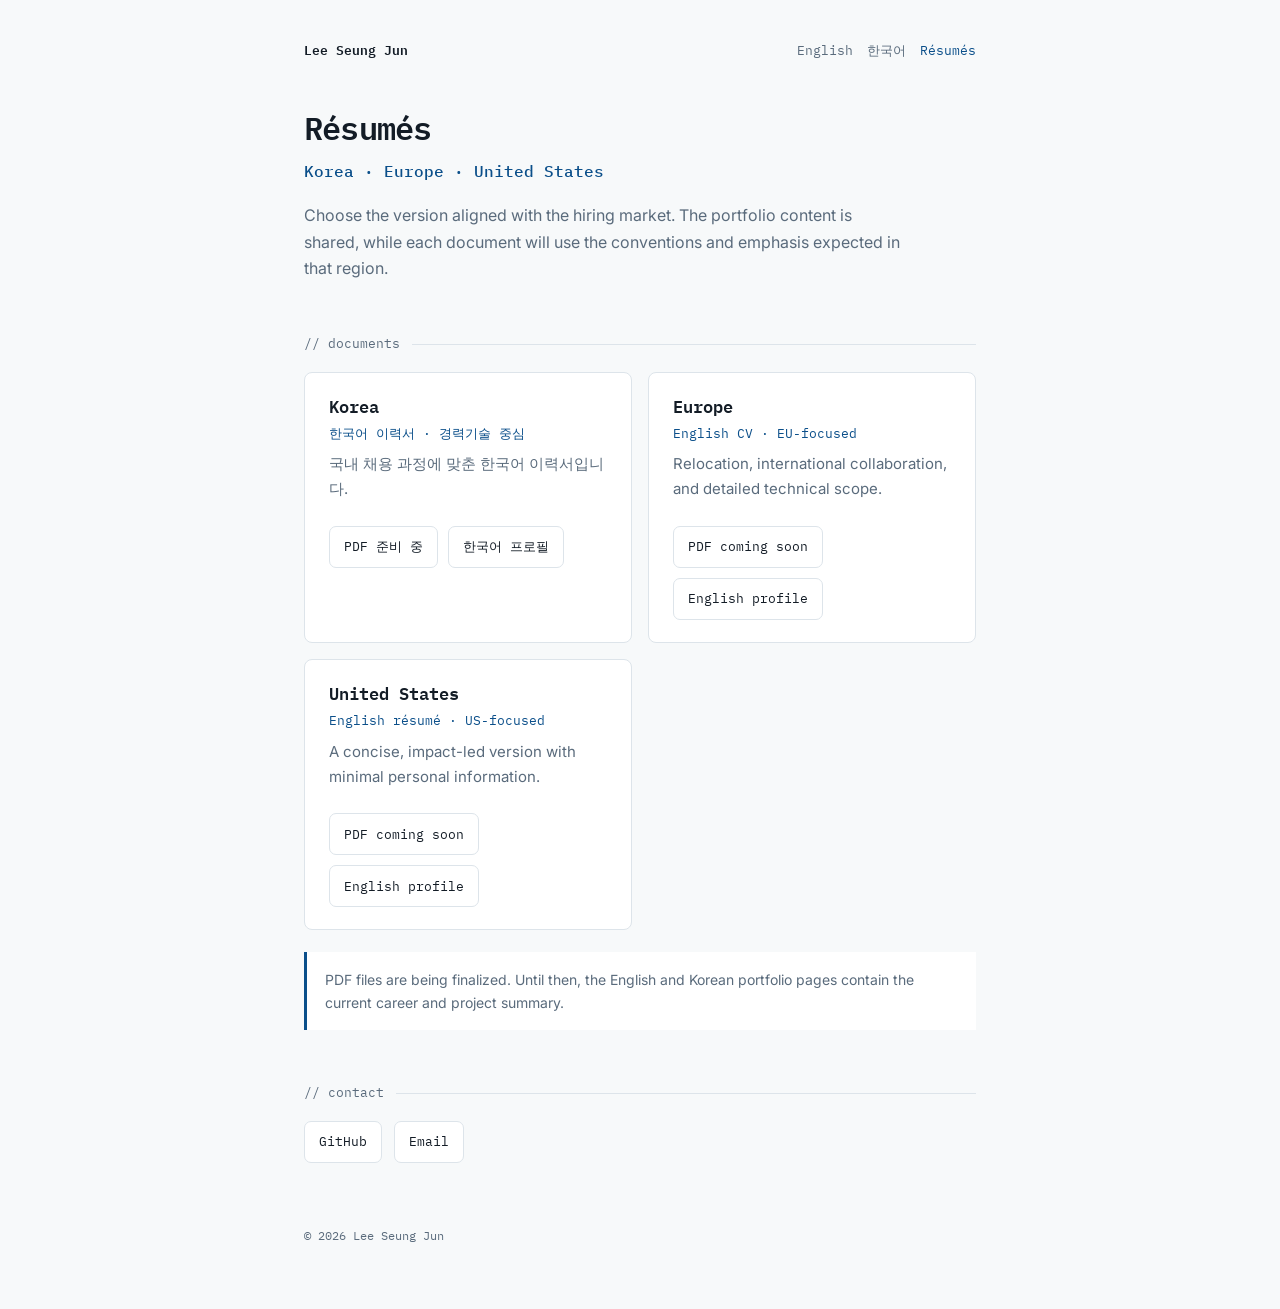
==== resume/index.html @ 38c3fa6e "Add regional resume hub" ====
<!doctype html>
<html lang="en">
<head>
  <meta charset="utf-8">
  <meta name="viewport" content="width=device-width, initial-scale=1">
  <title>Lee Seung Jun — Résumés</title>
  <meta name="description" content="Regional résumé and CV options for Korea, Europe, and the United States.">
  <link rel="preconnect" href="https://fonts.googleapis.com">
  <link rel="preconnect" href="https://fonts.gstatic.com" crossorigin>
  <link href="https://fonts.googleapis.com/css2?family=IBM+Plex+Mono:wght@400;500;600&family=Inter:wght@400;500;600&display=swap" rel="stylesheet">
  <link rel="stylesheet" href="/assets/site.css">
</head>
<body>
<main class="wrap">
  <nav class="topbar mono" aria-label="Primary navigation">
    <a class="brand" href="/">Lee Seung Jun</a>
    <div class="nav">
      <a href="/">English</a>
      <a href="/ko/">한국어</a>
      <a href="/resume/" aria-current="page">Résumés</a>
    </div>
  </nav>

  <header>
    <h1>Résumés</h1>
    <p class="role mono">Korea · Europe · United States</p>
    <p class="lede">
      Choose the version aligned with the hiring market. The portfolio content is shared,
      while each document will use the conventions and emphasis expected in that region.
    </p>
  </header>

  <p class="eyebrow">// documents</p>

  <section class="grid">
    <article class="card">
      <h2>Korea</h2>
      <p class="meta">한국어 이력서 · 경력기술 중심</p>
      <p>국내 채용 과정에 맞춘 한국어 이력서입니다.</p>
      <div class="actions">
        <span class="button" aria-disabled="true">PDF 준비 중</span>
        <a class="button" href="/ko/">한국어 프로필</a>
      </div>
    </article>

    <article class="card">
      <h2>Europe</h2>
      <p class="meta">English CV · EU-focused</p>
      <p>Relocation, international collaboration, and detailed technical scope.</p>
      <div class="actions">
        <span class="button" aria-disabled="true">PDF coming soon</span>
        <a class="button" href="/">English profile</a>
      </div>
    </article>

    <article class="card">
      <h2>United States</h2>
      <p class="meta">English résumé · US-focused</p>
      <p>A concise, impact-led version with minimal personal information.</p>
      <div class="actions">
        <span class="button" aria-disabled="true">PDF coming soon</span>
        <a class="button" href="/">English profile</a>
      </div>
    </article>
  </section>

  <p class="notice">
    PDF files are being finalized. Until then, the English and Korean portfolio pages contain the current career and project summary.
  </p>

  <p class="eyebrow">// contact</p>
  <nav class="links" aria-label="Contact links">
    <a class="button" href="https://github.com/steamdollar">GitHub</a>
    <a class="button" href="mailto:loerain111@gmail.com">Email</a>
  </nav>

  <footer>© 2026 Lee Seung Jun</footer>
</main>
</body>
</html>
---- assets/site.css ----
:root {
  --bg: #f7f9fa;
  --ink: #131c26;
  --muted: #5a6b7c;
  --accent: #0b4f8a;
  --line: #dde4ea;
  --card: #ffffff;
}

* { box-sizing: border-box; margin: 0; padding: 0; }
html { scroll-behavior: smooth; }
@media (prefers-reduced-motion: reduce) { html { scroll-behavior: auto; } }

body {
  background: var(--bg);
  color: var(--ink);
  font: 16px/1.65 "Inter", system-ui, -apple-system, BlinkMacSystemFont, "Segoe UI", sans-serif;
  -webkit-font-smoothing: antialiased;
}

a { color: inherit; }
a:focus-visible { outline: 2px solid var(--accent); outline-offset: 3px; }

.wrap { max-width: 720px; margin: 0 auto; padding: 40px 24px 64px; }
.mono { font-family: "IBM Plex Mono", ui-monospace, SFMono-Regular, Consolas, monospace; }

.topbar {
  display: flex;
  justify-content: space-between;
  align-items: center;
  gap: 20px;
  margin-bottom: 48px;
  font-size: 13px;
}

.brand { font-weight: 600; text-decoration: none; }
.nav { display: flex; flex-wrap: wrap; justify-content: flex-end; gap: 8px 14px; }
.nav a { color: var(--muted); text-decoration: none; }
.nav a:hover, .nav a[aria-current="page"] { color: var(--accent); }

h1 {
  font: 600 32px/1.2 "IBM Plex Mono", ui-monospace, monospace;
  letter-spacing: -0.025em;
}

.role { margin-top: 10px; color: var(--accent); font-weight: 500; }
.lede { margin-top: 18px; color: var(--muted); max-width: 60ch; }

.actions { display: flex; flex-wrap: wrap; gap: 10px; margin-top: 24px; }
.button {
  display: inline-flex;
  align-items: center;
  justify-content: center;
  min-height: 42px;
  padding: 9px 14px;
  border: 1px solid var(--line);
  border-radius: 7px;
  background: var(--card);
  font-family: "IBM Plex Mono", ui-monospace, monospace;
  font-size: 13px;
  text-decoration: none;
}
.button.primary { border-color: var(--accent); color: var(--accent); }
.button:hover { border-color: var(--accent); color: var(--accent); }

.eyebrow {
  display: flex;
  align-items: center;
  gap: 12px;
  margin: 54px 0 18px;
  color: var(--muted);
  font: 13px/1.4 "IBM Plex Mono", ui-monospace, monospace;
}
.eyebrow::after { content: ""; flex: 1; height: 1px; background: var(--line); }

.job { margin-bottom: 34px; }
.job:last-of-type { margin-bottom: 0; }
.jobhead { display: flex; align-items: baseline; justify-content: space-between; gap: 16px; }
.jobhead h2 { font: 600 18px/1.3 "IBM Plex Mono", ui-monospace, monospace; }
.period { color: var(--muted); font-size: 13px; white-space: nowrap; }
.jobrole { margin-top: 4px; color: var(--accent); font-size: 14.5px; font-weight: 500; }
.exp { list-style: none; margin-top: 10px; }
.exp li { position: relative; padding: 8px 0 8px 22px; color: var(--muted); font-size: 15px; }
.exp li::before { content: "—"; position: absolute; left: 0; color: var(--accent); }
.exp li + li { border-top: 1px solid var(--line); }
.stackline { font-size: 13.5px; letter-spacing: .01em; }

.grid { display: grid; grid-template-columns: repeat(2, minmax(0, 1fr)); gap: 16px; }
.card, .proj {
  background: var(--card);
  border: 1px solid var(--line);
  border-radius: 8px;
  padding: 22px 24px;
}
.card h2, .proj h2 { font: 600 17px/1.3 "IBM Plex Mono", ui-monospace, monospace; }
.card p, .proj p { margin-top: 10px; color: var(--muted); font-size: 15px; }
.card .meta, .stack { margin-top: 7px; color: var(--accent); font: 12.5px/1.5 "IBM Plex Mono", ui-monospace, monospace; }
.proj + .proj { margin-top: 16px; }
.proj h2 a { text-decoration: none; border-bottom: 1px solid var(--line); }
.proj h2 a:hover { color: var(--accent); border-color: var(--accent); }

.notice {
  margin-top: 22px;
  padding: 16px 18px;
  border-left: 3px solid var(--accent);
  background: var(--card);
  color: var(--muted);
  font-size: 14px;
}

.links { display: flex; flex-wrap: wrap; gap: 12px; }
.links a { text-decoration: none; }

footer { margin-top: 64px; color: var(--muted); font: 12px/1.5 "IBM Plex Mono", ui-monospace, monospace; }

@media (max-width: 620px) {
  .wrap { padding-top: 24px; }
  .topbar { align-items: flex-start; margin-bottom: 38px; }
  .nav { max-width: 220px; }
  .jobhead { display: block; }
  .period { display: block; margin-top: 3px; }
  .grid { grid-template-columns: 1fr; }
}
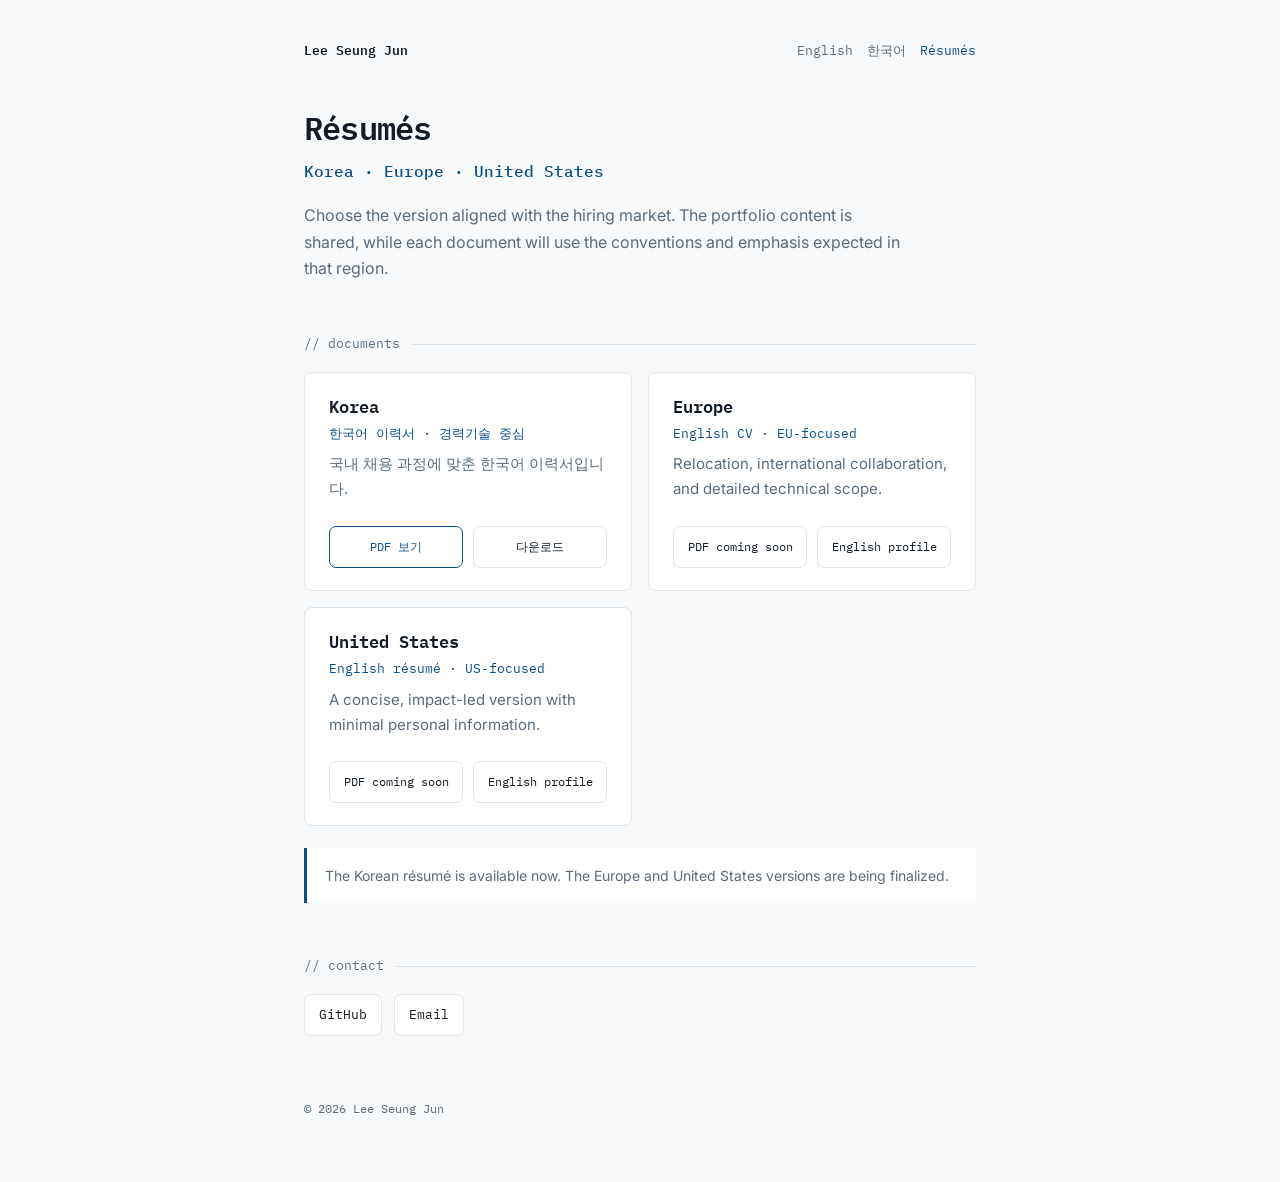
==== commit de2a8f2a: "Link Korean resume PDF" ====
--- a/resume/index.html
+++ b/resume/index.html
@@ -38,8 +38,8 @@
       <p class="meta">한국어 이력서 · 경력기술 중심</p>
       <p>국내 채용 과정에 맞춘 한국어 이력서입니다.</p>
       <div class="actions">
-        <span class="button" aria-disabled="true">PDF 준비 중</span>
-        <a class="button" href="/ko/">한국어 프로필</a>
+        <a class="button primary" href="/resume/leeseungjun_resume_kr.pdf" target="_blank" rel="noopener">PDF 보기</a>
+        <a class="button" href="/resume/leeseungjun_resume_kr.pdf" download>다운로드</a>
       </div>
     </article>
 
@@ -65,7 +65,7 @@
   </section>
 
   <p class="notice">
-    PDF files are being finalized. Until then, the English and Korean portfolio pages contain the current career and project summary.
+    The Korean résumé is available now. The Europe and United States versions are being finalized.
   </p>
 
   <p class="eyebrow">// contact</p>
@@ -77,4 +77,4 @@
   <footer>© 2026 Lee Seung Jun</footer>
 </main>
 </body>
-</html>+</html>
--- a/assets/site.css
+++ b/assets/site.css
@@ -92,9 +92,22 @@
   border-radius: 8px;
   padding: 22px 24px;
 }
+.card { display: flex; flex-direction: column; }
 .card h2, .proj h2 { font: 600 17px/1.3 "IBM Plex Mono", ui-monospace, monospace; }
 .card p, .proj p { margin-top: 10px; color: var(--muted); font-size: 15px; }
 .card .meta, .stack { margin-top: 7px; color: var(--accent); font: 12.5px/1.5 "IBM Plex Mono", ui-monospace, monospace; }
+.card .actions {
+  display: grid;
+  grid-template-columns: repeat(2, minmax(0, 1fr));
+  margin-top: auto;
+  padding-top: 24px;
+}
+.card .button {
+  width: 100%;
+  padding-inline: 8px;
+  font-size: 12px;
+  white-space: nowrap;
+}
 .proj + .proj { margin-top: 16px; }
 .proj h2 a { text-decoration: none; border-bottom: 1px solid var(--line); }
 .proj h2 a:hover { color: var(--accent); border-color: var(--accent); }
@@ -120,4 +133,8 @@
   .jobhead { display: block; }
   .period { display: block; margin-top: 3px; }
   .grid { grid-template-columns: 1fr; }
+}
+
+@media (max-width: 360px) {
+  .card .actions { grid-template-columns: 1fr; }
 }
